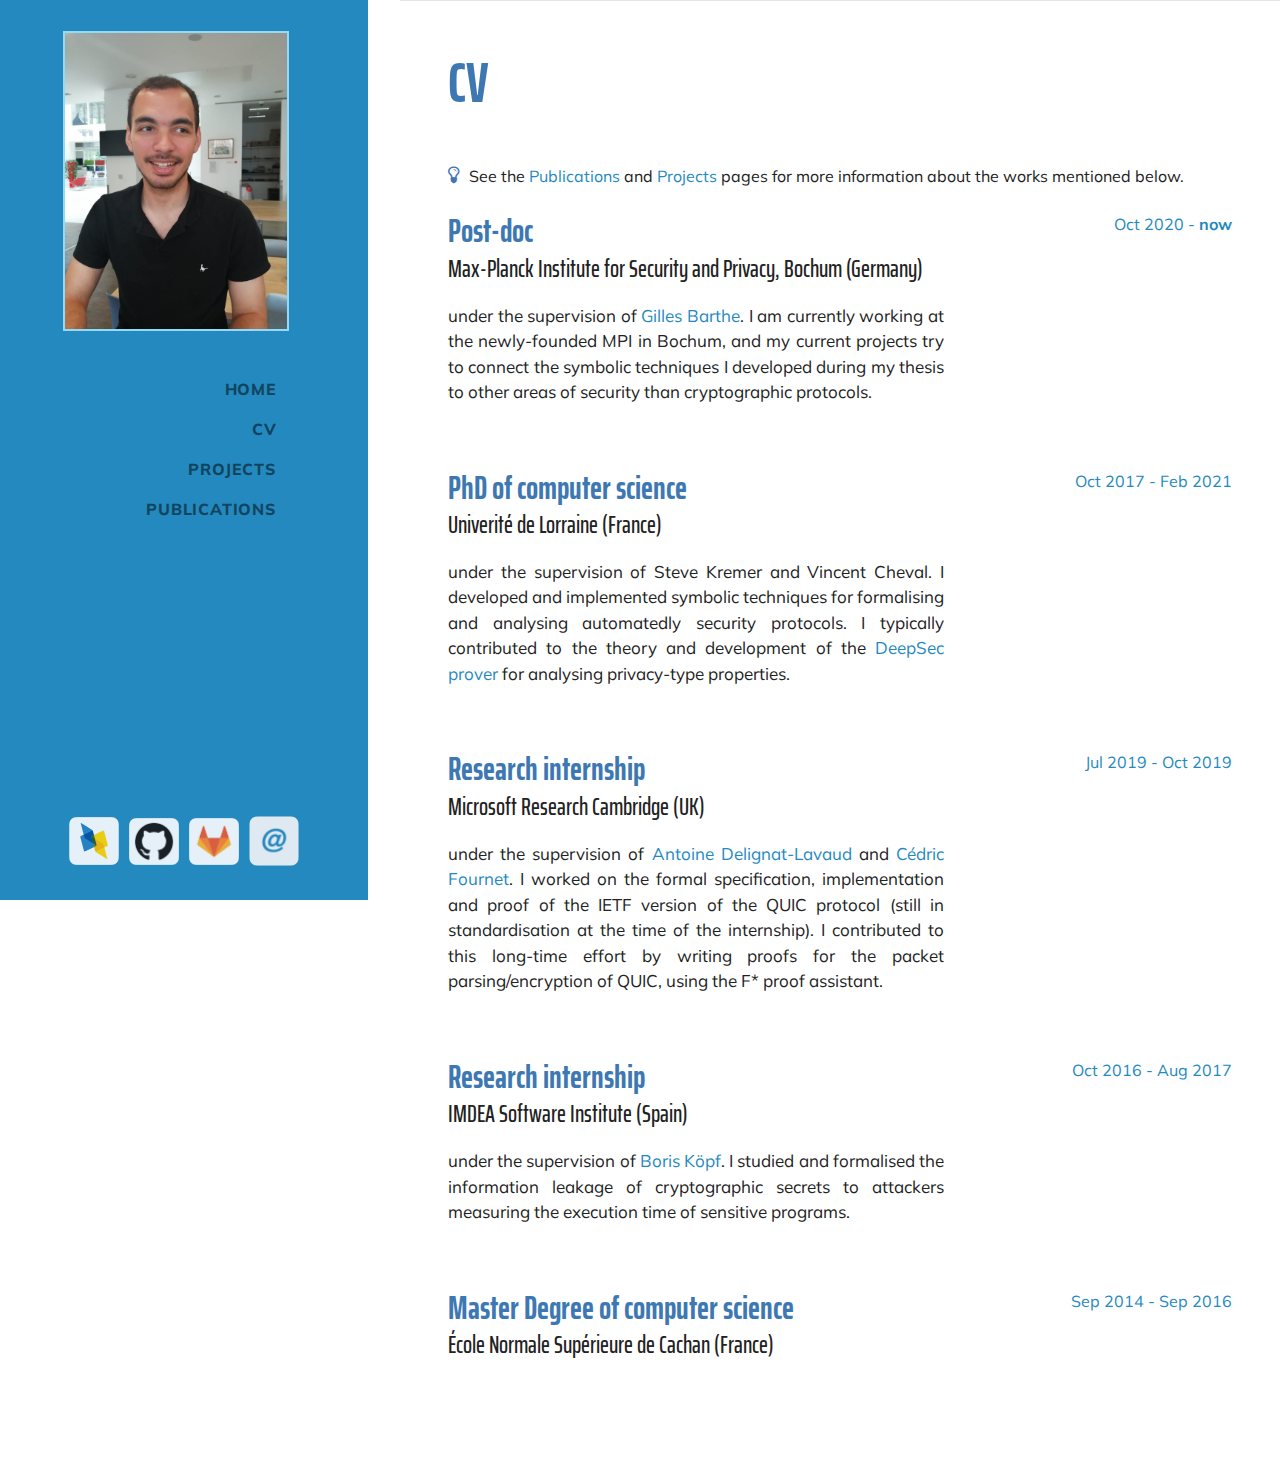
==== cv.html @ 639acfd3 "first functional version" ====
<!DOCTYPE html>
<html lang="en">

<!-- START OF HEADER -->

  <head>

    <meta charset="utf-8">
    <meta name="viewport" content="width=device-width, initial-scale=1, shrink-to-fit=no">
    <meta name="description" content="IR's homepage">
    <meta name="author" content="Itsaka Rakotonirina">

    <title>Itsaka Rakotonirina's page</title>
    <link rel="icon" href="img/logo.png" type="image/x-icon">

    <!-- Bootstrap core CSS -->
    <link href="css/bootstrap.min.css" rel="stylesheet">

    <!-- Custom fonts for this template -->
    <link href="https://fonts.googleapis.com/css?family=Saira+Extra+Condensed:500,700" rel="stylesheet">
    <link href="https://fonts.googleapis.com/css?family=Muli:400,400i,800,800i" rel="stylesheet">
    <link href="https://maxcdn.bootstrapcdn.com/font-awesome/4.4.0/css/font-awesome.min.css" rel="stylesheet">

    <!-- Custom styles for this template -->
    <link href="css/resume.css" rel="stylesheet">
    <link href="css/styles.css" rel="stylesheet">

  </head>

  <body id="page-top">
  
    <nav class="navbar navbar-expand-lg navbar-light bg-primary fixed-top" id="sideNav">
      <a class="navbar-brand js-scroll-trigger" href="#page-top">
        <span class="d-block d-lg-none">Itsaka Rakotonirina</span>
        <span class="d-none d-lg-block">
          <!-- <img class="img-fluid img-profile rounded-circle mx-auto mb-5" src="img/profile.jpg" alt=""> -->
          <img src="img/profile.jpg" alt="Itsaka Rakotonirina" height="300" style="text-align:center; margin-top: 15px; margin-bottom:30px; border: 2px solid #94D9F6;" >
        </span>
      </a>
      <button class="navbar-toggler" type="button" data-toggle="collapse" data-target="#navbarSupportedContent"
        aria-controls="navbarSupportedContent" aria-expanded="false" aria-label="Toggle navigation">
        <span class="navbar-toggler-icon"></span>
      </button>
      <div class="collapse navbar-collapse" id="navbarSupportedContent" style="padding-right: 20%;">
        <ul class="navbar-nav">
          <li class="nav-item">
            <a class="nav-link js-scroll-trigger" href="index.html">Home</a>
          </li>
          <li class="nav-item">
            <a class="nav-link js-scroll-trigger" href="cv.html">CV</a>
          </li>
          <li class="nav-item">
            <a class="nav-link js-scroll-trigger" href="projects.html">Projects</a>
          </li>
          <!-- <li class="nav-item">
            <a class="nav-link js-scroll-trigger" href="slides.html">Presentations</a>
          </li> -->
          <li class="nav-item">
            <a class="nav-link js-scroll-trigger" href="publications.html">Publications</a>
          </li>
        </ul>
      </div>
      <div class="collapse navbar-collapse mb-3">
        <div class="container" style="margin-bottom:10px; text-align: center">
          <span style="margin:3px">
            <a class="a-icon" href="http://dblp.uni-trier.de/pers/hd/a/Ambrona:Miguel">
              <img class="nav-img my-icon" src="img/dblp.png">
            </a>
          </span>
          <span style="margin:3px">
            <a class="a-icon" href="https://github.com/miguel-ambrona">
              <img class="nav-img my-icon" src="img/github.png">
            </a>
          </span>
          <span style="margin:3px">
            <a class="a-icon" href="https://github.com/miguel-ambrona">
              <img class="nav-img my-icon" src="img/gitlab.png">
            </a>
          </span>
          <span style="margin:3px">
            <a class="a-icon" href="https://github.com/miguel-ambrona">
              <img class="nav-img my-icon" src="img/email.png">
            </a>
          </span>
        </div>
      </div>
    
    </nav>


<!-- END OF HEADER --><hr class="m-0">

<section class="resume-section p-3 p-lg-5 d-flex justify-items-center" id="education">
  <div class="w-100">
    <h2 class="mb-5">CV</h2>

    <span><i class="fa fa-lightbulb-o", style="color:#4076B3;font-size:20px;"></i><span style="margin-left: 10px">See the <a href="publications.html">Publications</a> and <a href="projects.html">Projects</a> pages for more information about the works mentioned below.</span></span>
    <br>
    <br>

    <div class="resume-item d-flex flex-column flex-md-row justify-content-between mb-5">
      <div class="resume-content">
        <h3 class="mb-0">Post-doc</h3>
        <div class="subheading mb-3">Max-Planck Institute for Security and Privacy, Bochum (Germany)</div>
        <p class="my-paragraph">
          under the supervision of <a href="https://gbarthe.github.io/">Gilles Barthe</a>.
          I am currently working at the newly-founded MPI in Bochum, and my current projects try to connect the symbolic techniques I developed during my thesis to other areas of security than cryptographic protocols.
          <!-- More updates soon :) -->
        </p>
      </div>
      <div class="resume-date text-md-right">
        <span class="text-primary">Oct 2020 - <b>now</b></span>
      </div>
    </div>

    <div class="resume-item d-flex flex-column flex-md-row justify-content-between mb-5">
      <div class="resume-content">
        <h3 class="mb-0">PhD of computer science</h3>
        <div class="subheading mb-3">Univerité de Lorraine (France)</div>
        <p class="my-paragraph">
          under the supervision of Steve Kremer and Vincent Cheval.
          I developed and implemented symbolic techniques for formalising and analysing automatedly security protocols.
          I typically contributed to the theory and development of the <a href="https://deepsec-prover.github.io/">DeepSec prover</a> for analysing privacy-type properties.
          <!-- My thesis has lead to the following four publications (see the <a href="publications.html">publication page</a> for details):
          <ul>
            <li><em>DEEPSEC: Deciding equivalence properties in security protocols, theory and practice</em>, a paper presenting the theory behind the DeepSec prover at <b>S&P 2018</b></li>
            <li><em>The DEEPSEC prover</em>, a tool paper at <b>CAV 2018</b></li>
            <li><em>Exploiting symmetries when proving equivalence properties for security protocols</em>, a paper presenting optimisations for DeepSec at <b>CCS 2019</b></li>
            <li><em>The hitchhiker’s guide to decidability and complexity of equivalence properties in security protocols</em>, a survey of decidability results for the problem tackled by DeepSec, at the occasion of a <b>Festschrift for Andre Scedrov 2020</b></li>
          </ul> -->
        </p>
      </div>
      <div class="resume-date text-md-right">
        <span class="text-primary">Oct 2017 - Feb 2021</span>
      </div>
    </div>

    <div class="resume-item d-flex flex-column flex-md-row justify-content-between mb-5">
      <div class="resume-content">
        <h3 class="mb-0">Research internship</h3>
        <div class="subheading mb-3">Microsoft Research Cambridge (UK)</div>
        <p class="my-paragraph">
          under the supervision of <a href="https://www.microsoft.com/en-us/research/people/antdl/">Antoine Delignat-Lavaud</a> and <a href="https://www.microsoft.com/en-us/research/people/fournet/">Cédric Fournet</a>.
          I worked on the formal specification, implementation and proof of the IETF version of the QUIC protocol (still in standardisation at
          the time of the internship).
          I contributed to this long-time effort by writing proofs for the packet parsing/encryption of QUIC, using the F* proof
          assistant.
          <!-- The overall work has been published at <b>S&P</b> in 2021 (<em>A Security Model and Fully Verified Implementation for the IETF QUIC Record Layer</em>). -->
        </p>
      </div>
      <div class="resume-date text-md-right">
        <span class="text-primary">Jul 2019 - Oct 2019</span>
      </div>
    </div>

    <div class="resume-item d-flex flex-column flex-md-row justify-content-between mb-5">
      <div class="resume-content">
        <h3 class="mb-0">Research internship</h3>
        <div class="subheading mb-3">IMDEA Software Institute (Spain)</div>
        <p class="my-paragraph">
          under the supervision of <a href="https://boriskoepf.de/">Boris Köpf</a>.
          I studied and formalised the information leakage of cryptographic secrets to attackers measuring the execution time of sensitive programs.
          <!-- This work has been published at <b>EuroS&P</b> in 2019 (<em>On Aggregation of Information in Timing Attacks</em>). -->
        </p>
      </div>
      <div class="resume-date text-md-right">
        <span class="text-primary">Oct 2016 - Aug 2017</span>
      </div>
    </div>

    <div class="resume-item d-flex flex-column flex-md-row justify-content-between mb-5">
      <div class="resume-content">
        <h3 class="mb-0">Master Degree of computer science</h3>
        <div class="subheading mb-3">École Normale Supérieure de Cachan (France)</div>
      </div>
      <div class="resume-date text-md-right">
        <span class="text-primary">Sep 2014 - Sep 2016</span>
      </div>
    </div>
  </div>
</section></body>
</html>
---- css/resume.css ----
/*!
 * Start Bootstrap - Resume v5.0.7 (https://startbootstrap.com/template-overviews/resume)
 * Copyright 2013-2019 Start Bootstrap
 * Licensed under MIT (https://github.com/BlackrockDigital/startbootstrap-resume/blob/master/LICENSE)
 */

body {
  font-family: 'Muli', -apple-system, BlinkMacSystemFont, 'Segoe UI', Roboto, 'Helvetica Neue', Arial, sans-serif, 'Apple Color Emoji', 'Segoe UI Emoji', 'Segoe UI Symbol', 'Noto Color Emoji';
  padding-top: 20px;
  padding-left: 10px;
  color: #222; /* #868e96; */
}

@media (min-width: 992px) {
  body {
    padding-top: 0;
    padding-left: 25rem;
  }
}

h1,
h2,
h3,
h4,
h5,
h6 {
  font-family: 'Saira Extra Condensed', -apple-system, BlinkMacSystemFont, 'Segoe UI', Roboto, 'Helvetica Neue', Arial, sans-serif, 'Apple Color Emoji', 'Segoe UI Emoji', 'Segoe UI Symbol', 'Noto Color Emoji';
  font-weight: 700;
  color: #3d78b3;
}

h1 {
  font-size: 6rem;
  line-height: 5.5rem;
}

h2 {
  font-size: 3.5rem;
}

h3 {
  font-size: 2rem;
}

p.lead {
  font-size: 1.15rem;
  font-weight: 400;
}

.subheading {
  font-weight: 500;
  font-family: 'Saira Extra Condensed', -apple-system, BlinkMacSystemFont, 'Segoe UI', Roboto, 'Helvetica Neue', Arial, sans-serif, 'Apple Color Emoji', 'Segoe UI Emoji', 'Segoe UI Symbol', 'Noto Color Emoji';
  font-size: 1.5rem;
}

.social-icons a {
  display: inline-block;
  height: 3.5rem;
  width: 3.5rem;
  background-color: #94D9F6;
  color: #fff !important;
  border-radius: 100%;
  text-align: center;
  font-size: 1.5rem;
  line-height: 3.5rem;
  margin-right: 1rem;
}

.social-icons a:last-child {
  margin-right: 0;
}

.social-icons a:hover {
  background-color: #94D9F6;
}

.dev-icons {
  font-size: 3rem;
}

.dev-icons .list-inline-item i:hover {
  color: #94D9F6;
}

#sideNav .navbar-nav .nav-item .nav-link {
  font-weight: 800;
  letter-spacing: 0.05rem;
  text-transform: uppercase;
  /* color: #000 */
}

#sideNav .nav-link:hover, .nav-link:focus, .nav-link:active {
  color: #E1E1E1;
  transition: 0.3s ease-in-out;
}

#sideNav .navbar-toggler:focus {
  outline-color: #94D9F6;
}

@media (min-width: 992px) {
  #sideNav {
    text-align: right;
    position: fixed;
    top: 0;
    left: 0;
    display: -webkit-box;
    display: -ms-flexbox;
    display: flex;
    -webkit-box-orient: vertical;
    -webkit-box-direction: normal;
    -ms-flex-direction: column;
    flex-direction: column;
    width: 23rem;
    height: 100vh;
  }
  #sideNav .navbar-brand {
    display: -webkit-box;
    display: -ms-flexbox;
    display: flex;
    /* margin: auto auto 0; */
    padding: 0.5rem;
  }
  #sideNav .navbar-brand .img-profile {
    max-width: 20rem;
    max-height: 20rem;
    /* border: 0.5rem solid rgba(255, 255, 255, 0.2); */
    border: 0.3rem solid #94D9F6;
  }
  #sideNav .navbar-collapse {
    display: -webkit-box;
    display: -ms-flexbox;
    display: flex;
    -webkit-box-align: start;
    -ms-flex-align: start;
    align-items: flex-start;
    -webkit-box-flex: 0;
    -ms-flex-positive: 0;
    flex-grow: 0;
    width: 100%;
    margin-bottom: auto;
  }
  #sideNav .navbar-collapse .navbar-nav {
    -webkit-box-orient: vertical;
    -webkit-box-direction: normal;
    -ms-flex-direction: column;
    flex-direction: column;
    width: 100%;
  }
  #sideNav .navbar-collapse .navbar-nav .nav-item {
    display: block;
  }
  #sideNav .navbar-collapse .navbar-nav .nav-item .nav-link {
    display: block;
  }
}

section.resume-section {
  padding-top: 5rem !important;
  padding-bottom: 5rem !important;
  max-width: 75rem;
}

section.resume-section .resume-item .resume-date {
  min-width: none;
}

@media (min-width: 768px) {
  section.resume-section {
    min-height: 100vh;
  }
  section.resume-section .resume-item .resume-date {
    min-width: 18rem;
  }
}

@media (min-width: 992px) {
  section.resume-section {
    padding-top: 3rem !important;
    padding-bottom: 3rem !important;
  }
}

.bg-primary {
  background-color: #2489BF !important;
}

.text-primary {
  color: #2489BF !important;
}

a {
    color: #2489BF;
}

a:hover, a:focus, a:active {
  color: #94D9F6;
  text-decoration: none;
}
.a-icon {
    opacity: 0.9;
}

.a-icon:hover {
    text-decoration: none;
    opacity: 1.0;
}
---- css/styles.css ----
.my-icon {
    width: 50px;
}

.my-paragraph {
  font-size: 17px;
  text-align: justify;
}

.my-tool {
    margin-bottom: -10px;
}

.my-subtitle {
    font-size: 19px;
}

.columns {
    -moz-column-count: 2;
    -moz-column-gap: 100px;
    -webkit-column-count: 2;
    -webkit-column-gap: 100px;
    column-count: 2;
    column-gap: 100px;
    -moz-column-rule: 0px;
    -webkit-column-rule: 0px;
    column-rule: 0px;
    padding:0 5px;
}

.columns ul{margin:0;padding:0 0 0 2em;list-style:disc;}
@media screen and (max-width:760px){
    .columns {
        -moz-column-count: 1;
        -moz-column-gap: 0;
        -webkit-column-count:1;
        -webkit-column-gap:0;
        column-count: 1;
        column-gap: 0px;
    }
}


.columns-3 {
    -moz-column-count: 3;
    -moz-column-gap: 50px;
    -webkit-column-count: 3;
    -webkit-column-gap: 50px;
    column-count: 3;
    column-gap: 50px;
    -moz-column-rule: 0px;
    -webkit-column-rule: 0px;
    column-rule: 0px;
    padding:0 5px;
}

.columns-3 ul{margin:0;padding:0 0 0 2em;list-style:disc;}
@media screen and (max-width:760px){
    .columns-3 {
        -moz-column-count: 1;
        -moz-column-gap: 0;
        -webkit-column-count:1;
        -webkit-column-gap:0;
        column-count: 1;
        column-gap: 0px;
    }
}

.column {
  float: left;
  width: 50%;
  padding: 5px;
}

/* Clear floats after image containers */
.row::after {
  content: "";
  clear: both;
  display: table;
}

.mybtn-group{
    text-align: left;
    margin-bottom: 7px;
    padding: 10px 30px 10px 30px;
}

.puzzle-btns { width: 100% }


 .center {
  display: block;
  margin-left: auto;
  margin-right: auto;
}



div.paper {
  background-color: rgb(243, 240, 240);
  padding: 10px;
  border: 1px solid rgb(206, 206, 206);
  border-radius: 5px;
  margin-bottom: 4px;
  margin-top: 0.2em;
  transition: all 1s;
  box-shadow: 0 3px 2px rgba(52, 52, 52, 0.08);
  width: 100%;
}

div.paper:hover {
  box-shadow: 0 4px 3px rgba(32, 32, 32, 0.08);
  border-color: rgb(166, 166, 166);
  background-color: #fff;
}

div.paper p {
  /* font-size: smaller; */
  color: #000;
  margin: 3px;
}

div.paper p.conference {
  color: rgb(116, 114, 114);
}

div.paper h3.title {
  color: #4076B3;
  font-style: normal;
  font-weight: normal; 
  font-size:24px;
}

div.paper span.conftype {
  color: #fff;
  background-color: #34A5DA;
  border-radius: 5px;
  /* border: 1px solid #94D9F6; */
  border: 3px solid #34A5DA;
  font-style: italic;
  opacity: 0.6;
  font-size: smaller;
}

div.paper h3.title2 {
  color: #4C8945;
  font-style: normal;
  font-weight: normal; 
  font-size:24px;
}

div.paper span.conftype2 {
  color: #fff;
  background-color: #8ABE5E;
  border-radius: 5px;
  /* border: 1px solid #94D9F6; */
  border: 3px solid #8ABE5E;
  font-style: italic;
  opacity: 0.6;
  font-size: smaller;
}

div.files {
  display: flex;
  justify-content: flex-start;
  flex-direction: row;
  flex-wrap: wrap;
  align-items: baseline;
}

div.files a, button {
  transition: all 0.2s;
  border: 1px;
  border-radius: 5px;
  padding: 4px;
  margin-right: 5px;
  background: #bec3c7;
  color: #f0f6fb;
  font-size: smaller;
}

div.files a:hover, button:hover {
  background: #95bcda;
  box-shadow: 0 2px 1px rgba(52, 52, 52, 0.08);
}


/* for the bibtex "copied" button */
.visuallyhidden{position:absolute;clip:rect(1px,1px,1px,1px)}
.copybutton{
  background-color:#fff;
  border:0;
  outline:0;
  cursor:pointer;
  opacity:1;
  position:absolute;
  width:40px;
  height:40px;
  z-index:9;
  border-radius:24px
}
.button-tooltip-container {
    display: flex;
    align-items: center;
    margin-top: 16px;
    min-height: 30px;
}

#custom-tooltip {
    display: none;
    margin-left: 5px;
    /* padding: 5px 12px; */
    /* background-color: #000000df; */
    border-radius: 4px;
    color: #32547a;
    font-size: 14px;
    font-style: italic;
    font-weight: bold;
}
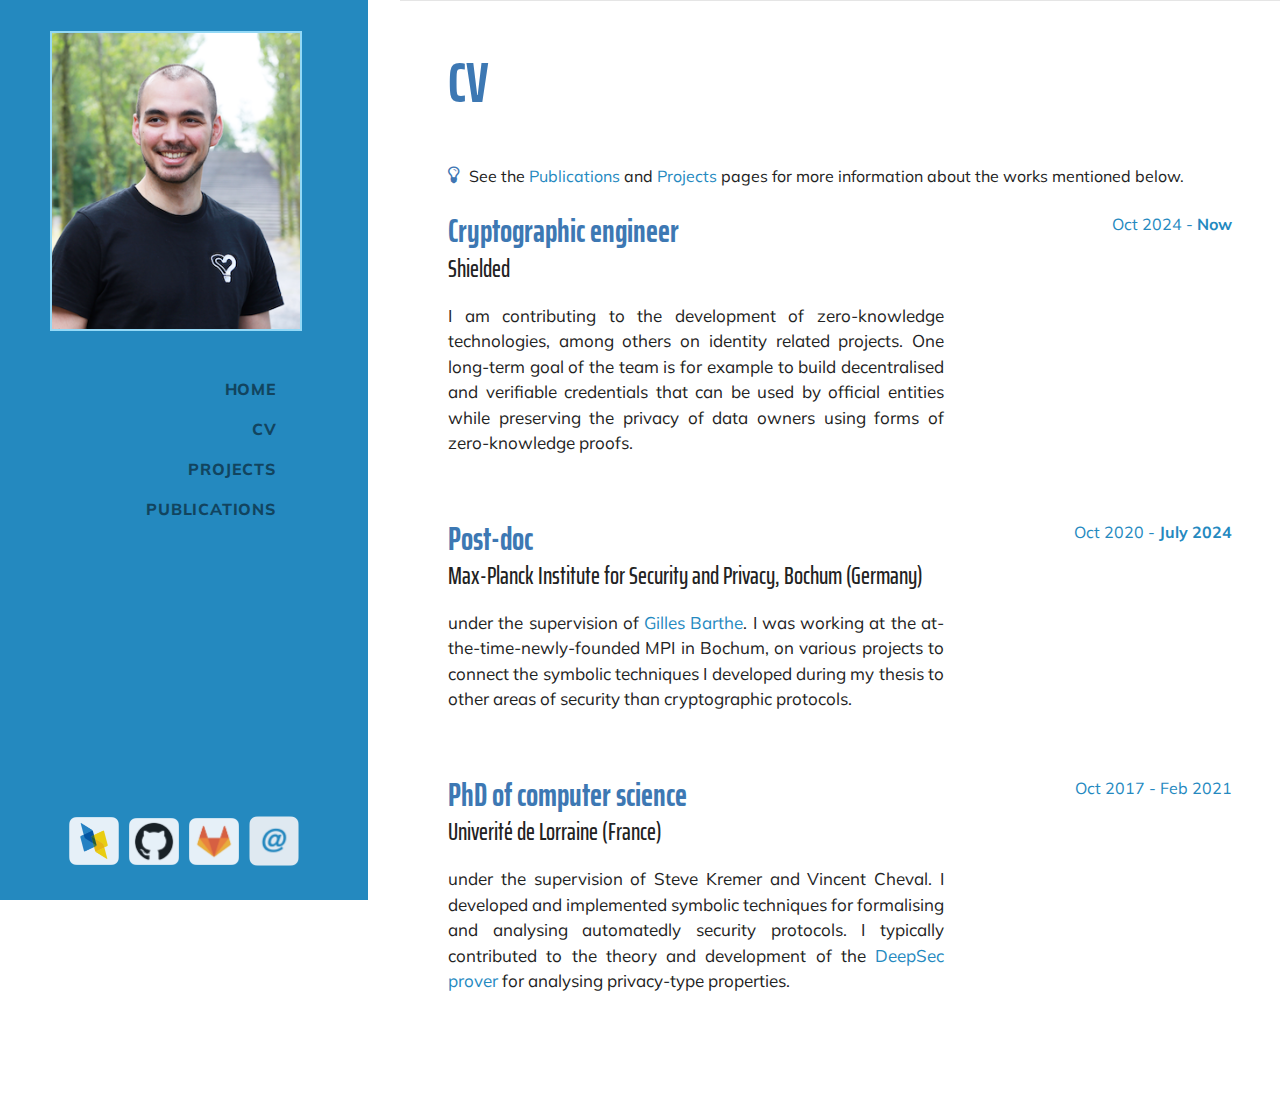
==== commit 4899ac1e: "update shielded" ====
--- a/cv.html
+++ b/cv.html
@@ -3,113 +3,141 @@
 
 <!-- START OF HEADER -->
 
-  <head>
-
-    <meta charset="utf-8">
-    <meta name="viewport" content="width=device-width, initial-scale=1, shrink-to-fit=no">
-    <meta name="description" content="IR's homepage">
-    <meta name="author" content="Itsaka Rakotonirina">
-
-    <title>Itsaka Rakotonirina's page</title>
-    <link rel="icon" href="img/logo.png" type="image/x-icon">
-
-    <!-- Bootstrap core CSS -->
-    <link href="css/bootstrap.min.css" rel="stylesheet">
-
-    <!-- Custom fonts for this template -->
-    <link href="https://fonts.googleapis.com/css?family=Saira+Extra+Condensed:500,700" rel="stylesheet">
-    <link href="https://fonts.googleapis.com/css?family=Muli:400,400i,800,800i" rel="stylesheet">
-    <link href="https://maxcdn.bootstrapcdn.com/font-awesome/4.4.0/css/font-awesome.min.css" rel="stylesheet">
-
-    <!-- Custom styles for this template -->
-    <link href="css/resume.css" rel="stylesheet">
-    <link href="css/styles.css" rel="stylesheet">
-
-  </head>
-
-  <body id="page-top">
-  
-    <nav class="navbar navbar-expand-lg navbar-light bg-primary fixed-top" id="sideNav">
-      <a class="navbar-brand js-scroll-trigger" href="#page-top">
-        <span class="d-block d-lg-none">Itsaka Rakotonirina</span>
-        <span class="d-none d-lg-block">
-          <!-- <img class="img-fluid img-profile rounded-circle mx-auto mb-5" src="img/profile.jpg" alt=""> -->
-          <img src="img/profile.jpg" alt="Itsaka Rakotonirina" height="300" style="text-align:center; margin-top: 15px; margin-bottom:30px; border: 2px solid #94D9F6;" >
-        </span>
-      </a>
-      <button class="navbar-toggler" type="button" data-toggle="collapse" data-target="#navbarSupportedContent"
+<head>
+
+  <meta charset="utf-8">
+  <meta name="viewport" content="width=device-width, initial-scale=1, shrink-to-fit=no">
+  <meta name="description" content="IR's homepage">
+  <meta name="author" content="Itsaka Rakotonirina">
+
+  <title>Itsaka Rakotonirina's page</title>
+  <link rel="icon" href="img/logo.png" type="image/x-icon">
+
+  <!-- Bootstrap core CSS -->
+  <link href="css/bootstrap.min.css" rel="stylesheet">
+
+  <!-- Custom fonts for this template -->
+  <link href="https://fonts.googleapis.com/css?family=Saira+Extra+Condensed:500,700" rel="stylesheet">
+  <link href="https://fonts.googleapis.com/css?family=Muli:400,400i,800,800i" rel="stylesheet">
+  <link href="https://maxcdn.bootstrapcdn.com/font-awesome/4.4.0/css/font-awesome.min.css" rel="stylesheet">
+
+  <!-- Custom styles for this template -->
+  <link href="css/resume.css" rel="stylesheet">
+  <link href="css/styles.css" rel="stylesheet">
+
+</head>
+
+<body id="page-top">
+
+  <nav class="navbar navbar-expand-lg navbar-light bg-primary fixed-top" id="sideNav">
+    <a class="navbar-brand js-scroll-trigger" href="#page-top">
+      <!-- <span class="d-block d-lg-none" style="color:#fff">
+          Itsaka Rakotonirina
+        </span> -->
+      <span class="d-none d-lg-block">
+        <!-- <img class="img-fluid img-profile rounded-circle mx-auto mb-5" src="img/profile.jpg" alt=""> -->
+        <img src="img/profile.jpg" alt="Itsaka Rakotonirina" height="300"
+          style="text-align:center; margin-top: 15px; margin-bottom:30px; border: 2px solid #94D9F6;">
+      </span>
+    </a>
+    <!-- <button class="navbar-toggler" type="button" data-toggle="collapse" data-target="#navbarSupportedContent"
         aria-controls="navbarSupportedContent" aria-expanded="false" aria-label="Toggle navigation">
         <span class="navbar-toggler-icon"></span>
-      </button>
-      <div class="collapse navbar-collapse" id="navbarSupportedContent" style="padding-right: 20%;">
-        <ul class="navbar-nav">
-          <li class="nav-item">
-            <a class="nav-link js-scroll-trigger" href="index.html">Home</a>
-          </li>
-          <li class="nav-item">
-            <a class="nav-link js-scroll-trigger" href="cv.html">CV</a>
-          </li>
-          <li class="nav-item">
-            <a class="nav-link js-scroll-trigger" href="projects.html">Projects</a>
-          </li>
-          <!-- <li class="nav-item">
+      </button> -->
+    <div class="navbar-collapse" id="navbarSupportedContent" style="padding-right: 20%;">
+      <ul class="navbar-nav">
+        <li class="nav-item">
+          <a class="nav-link js-scroll-trigger" href="index.html">Home</a>
+        </li>
+        <li class="nav-item">
+          <a class="nav-link js-scroll-trigger" href="cv.html">CV</a>
+        </li>
+        <li class="nav-item">
+          <a class="nav-link js-scroll-trigger" href="projects.html">Projects</a>
+        </li>
+        <!-- <li class="nav-item">
             <a class="nav-link js-scroll-trigger" href="slides.html">Presentations</a>
           </li> -->
-          <li class="nav-item">
-            <a class="nav-link js-scroll-trigger" href="publications.html">Publications</a>
-          </li>
-        </ul>
-      </div>
-      <div class="collapse navbar-collapse mb-3">
-        <div class="container" style="margin-bottom:10px; text-align: center">
-          <span style="margin:3px">
-            <a class="a-icon" href="http://dblp.uni-trier.de/pers/hd/a/Ambrona:Miguel">
-              <img class="nav-img my-icon" src="img/dblp.png">
-            </a>
-          </span>
-          <span style="margin:3px">
-            <a class="a-icon" href="https://github.com/miguel-ambrona">
-              <img class="nav-img my-icon" src="img/github.png">
-            </a>
-          </span>
-          <span style="margin:3px">
-            <a class="a-icon" href="https://github.com/miguel-ambrona">
-              <img class="nav-img my-icon" src="img/gitlab.png">
-            </a>
-          </span>
-          <span style="margin:3px">
-            <a class="a-icon" href="https://github.com/miguel-ambrona">
-              <img class="nav-img my-icon" src="img/email.png">
-            </a>
-          </span>
-        </div>
-      </div>
-    
-    </nav>
-
-
-<!-- END OF HEADER --><hr class="m-0">
+        <li class="nav-item">
+          <a class="nav-link js-scroll-trigger" href="publications.html">Publications</a>
+        </li>
+      </ul>
+    </div>
+    <div class="collapse navbar-collapse mb-3">
+      <div class="container" style="margin-bottom:10px; text-align: center">
+        <span style="margin:3px">
+          <a class="a-icon" href="https://dblp.uni-trier.de/pid/223/5215.html">
+            <img class="nav-img my-icon" src="img/dblp.png">
+          </a>
+        </span>
+        <span style="margin:3px">
+          <a class="a-icon" href="https://github.com/irakoton">
+            <img class="nav-img my-icon" src="img/github.png">
+          </a>
+        </span>
+        <span style="margin:3px">
+          <a class="a-icon" href="https://gitlab.com/irakoton">
+            <img class="nav-img my-icon" src="img/gitlab.png">
+          </a>
+        </span>
+        <span style="margin:3px">
+          <a class="a-icon" href="mailto:itsaka.rakotonirina@shielded.io">
+            <img class="nav-img my-icon" src="img/email.png">
+          </a>
+        </span>
+      </div>
+    </div>
+
+  </nav>
+
+  <!-- dirty hack: skip space on mobile mode so that menu does not overlap on content -->
+  <span class="d-block d-lg-none">
+    <br><br><br><br>
+    <!-- skip additional spaces if navbar entries are added -->
+  </span>
+
+
+  <!-- END OF HEADER --><hr class="m-0">
 
 <section class="resume-section p-3 p-lg-5 d-flex justify-items-center" id="education">
   <div class="w-100">
     <h2 class="mb-5">CV</h2>
 
-    <span><i class="fa fa-lightbulb-o", style="color:#4076B3;font-size:20px;"></i><span style="margin-left: 10px">See the <a href="publications.html">Publications</a> and <a href="projects.html">Projects</a> pages for more information about the works mentioned below.</span></span>
+    <span><i class="fa fa-lightbulb-o" , style="color:#4076B3;font-size:20px;"></i><span style="margin-left: 10px">See
+        the <a href="publications.html">Publications</a> and <a href="projects.html">Projects</a> pages for more
+        information about the works mentioned below.</span></span>
     <br>
     <br>
 
     <div class="resume-item d-flex flex-column flex-md-row justify-content-between mb-5">
       <div class="resume-content">
+        <h3 class="mb-0">Cryptographic engineer</h3>
+        <div class="subheading mb-3">Shielded</div>
+        <p class="my-paragraph">
+          I am contributing to the development of zero-knowledge technologies, among others on identity related
+          projects.
+          One long-term goal of the team is for example to build decentralised and verifiable credentials that can be
+          used by official entities while preserving the privacy of data owners using forms of zero-knowledge proofs.
+        </p>
+      </div>
+      <div class="resume-date text-md-right">
+        <span class="text-primary">Oct 2024 - <b>Now</b></span>
+      </div>
+    </div>
+
+    <div class="resume-item d-flex flex-column flex-md-row justify-content-between mb-5">
+      <div class="resume-content">
         <h3 class="mb-0">Post-doc</h3>
         <div class="subheading mb-3">Max-Planck Institute for Security and Privacy, Bochum (Germany)</div>
         <p class="my-paragraph">
           under the supervision of <a href="https://gbarthe.github.io/">Gilles Barthe</a>.
-          I am currently working at the newly-founded MPI in Bochum, and my current projects try to connect the symbolic techniques I developed during my thesis to other areas of security than cryptographic protocols.
-          <!-- More updates soon :) -->
-        </p>
-      </div>
-      <div class="resume-date text-md-right">
-        <span class="text-primary">Oct 2020 - <b>now</b></span>
+          I was working at the at-the-time-newly-founded MPI in Bochum, on various projects to connect the
+          symbolic
+          techniques I developed during my thesis to other areas of security than cryptographic protocols.
+        </p>
+      </div>
+      <div class="resume-date text-md-right">
+        <span class="text-primary">Oct 2020 - <b>July 2024</b></span>
       </div>
     </div>
 
@@ -120,14 +148,8 @@
         <p class="my-paragraph">
           under the supervision of Steve Kremer and Vincent Cheval.
           I developed and implemented symbolic techniques for formalising and analysing automatedly security protocols.
-          I typically contributed to the theory and development of the <a href="https://deepsec-prover.github.io/">DeepSec prover</a> for analysing privacy-type properties.
-          <!-- My thesis has lead to the following four publications (see the <a href="publications.html">publication page</a> for details):
-          <ul>
-            <li><em>DEEPSEC: Deciding equivalence properties in security protocols, theory and practice</em>, a paper presenting the theory behind the DeepSec prover at <b>S&P 2018</b></li>
-            <li><em>The DEEPSEC prover</em>, a tool paper at <b>CAV 2018</b></li>
-            <li><em>Exploiting symmetries when proving equivalence properties for security protocols</em>, a paper presenting optimisations for DeepSec at <b>CCS 2019</b></li>
-            <li><em>The hitchhiker’s guide to decidability and complexity of equivalence properties in security protocols</em>, a survey of decidability results for the problem tackled by DeepSec, at the occasion of a <b>Festschrift for Andre Scedrov 2020</b></li>
-          </ul> -->
+          I typically contributed to the theory and development of the <a
+            href="https://deepsec-prover.github.io/">DeepSec prover</a> for analysing privacy-type properties.
         </p>
       </div>
       <div class="resume-date text-md-right">
@@ -135,17 +157,20 @@
       </div>
     </div>
 
-    <div class="resume-item d-flex flex-column flex-md-row justify-content-between mb-5">
+    <!-- <div class="resume-item d-flex flex-column flex-md-row justify-content-between mb-5">
       <div class="resume-content">
         <h3 class="mb-0">Research internship</h3>
         <div class="subheading mb-3">Microsoft Research Cambridge (UK)</div>
         <p class="my-paragraph">
-          under the supervision of <a href="https://www.microsoft.com/en-us/research/people/antdl/">Antoine Delignat-Lavaud</a> and <a href="https://www.microsoft.com/en-us/research/people/fournet/">Cédric Fournet</a>.
-          I worked on the formal specification, implementation and proof of the IETF version of the QUIC protocol (still in standardisation at
+          under the supervision of <a href="https://www.microsoft.com/en-us/research/people/antdl/">Antoine
+            Delignat-Lavaud</a> and <a href="https://www.microsoft.com/en-us/research/people/fournet/">Cédric
+            Fournet</a>.
+          I worked on the formal specification, implementation and proof of the IETF version of the QUIC protocol (still
+          in standardisation at
           the time of the internship).
-          I contributed to this long-time effort by writing proofs for the packet parsing/encryption of QUIC, using the F* proof
+          I contributed to this long-time effort by writing proofs for the packet parsing/encryption of QUIC, using the
+          F* proof
           assistant.
-          <!-- The overall work has been published at <b>S&P</b> in 2021 (<em>A Security Model and Fully Verified Implementation for the IETF QUIC Record Layer</em>). -->
         </p>
       </div>
       <div class="resume-date text-md-right">
@@ -159,8 +184,8 @@
         <div class="subheading mb-3">IMDEA Software Institute (Spain)</div>
         <p class="my-paragraph">
           under the supervision of <a href="https://boriskoepf.de/">Boris Köpf</a>.
-          I studied and formalised the information leakage of cryptographic secrets to attackers measuring the execution time of sensitive programs.
-          <!-- This work has been published at <b>EuroS&P</b> in 2019 (<em>On Aggregation of Information in Timing Attacks</em>). -->
+          I studied and formalised the information leakage of cryptographic secrets to attackers measuring the execution
+          time of sensitive programs.
         </p>
       </div>
       <div class="resume-date text-md-right">
@@ -177,6 +202,6 @@
         <span class="text-primary">Sep 2014 - Sep 2016</span>
       </div>
     </div>
-  </div>
+  </div> -->
 </section></body>
 </html>--- a/css/styles.css
+++ b/css/styles.css
@@ -216,4 +216,10 @@
     font-size: 14px;
     font-style: italic;
     font-weight: bold;
-}+}
+
+
+/* embedding video responsively */
+.video-container { position: relative; padding-bottom: 56.25%; padding-top: 30px; height: 0; overflow: hidden; }
+
+.video-container iframe, .video-container object, .video-container embed { position: absolute; top: 0; left: 0; width: 100%; height: 100%; }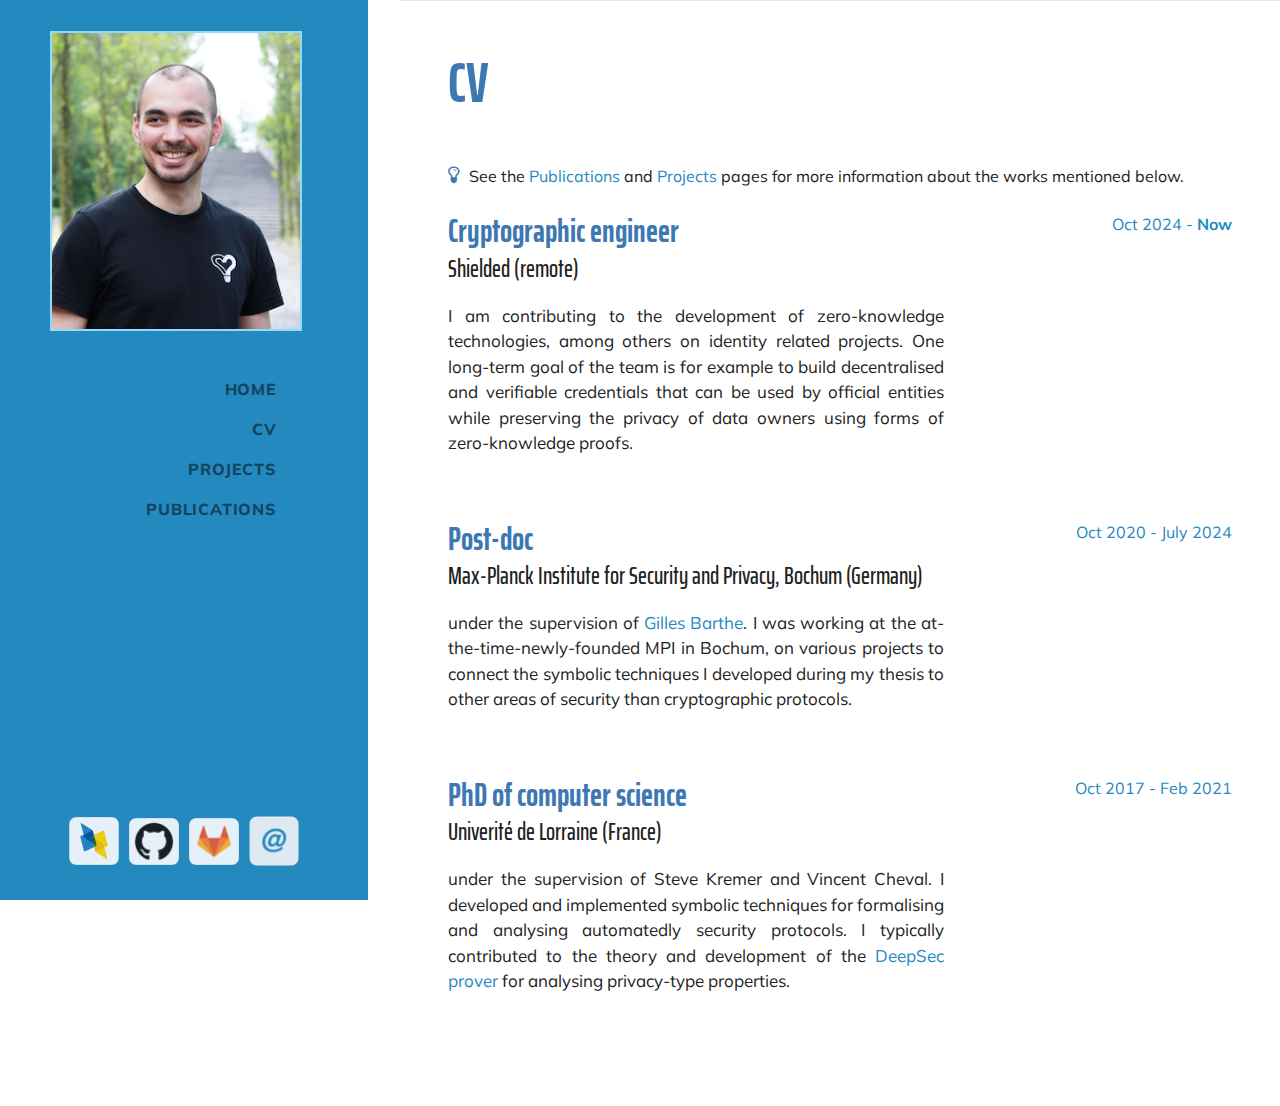
==== commit 9a4512cd: "update shielded" ====
--- a/cv.html
+++ b/cv.html
@@ -112,7 +112,7 @@
     <div class="resume-item d-flex flex-column flex-md-row justify-content-between mb-5">
       <div class="resume-content">
         <h3 class="mb-0">Cryptographic engineer</h3>
-        <div class="subheading mb-3">Shielded</div>
+        <div class="subheading mb-3">Shielded (remote)</div>
         <p class="my-paragraph">
           I am contributing to the development of zero-knowledge technologies, among others on identity related
           projects.
@@ -137,7 +137,7 @@
         </p>
       </div>
       <div class="resume-date text-md-right">
-        <span class="text-primary">Oct 2020 - <b>July 2024</b></span>
+        <span class="text-primary">Oct 2020 - July 2024</span>
       </div>
     </div>
 
